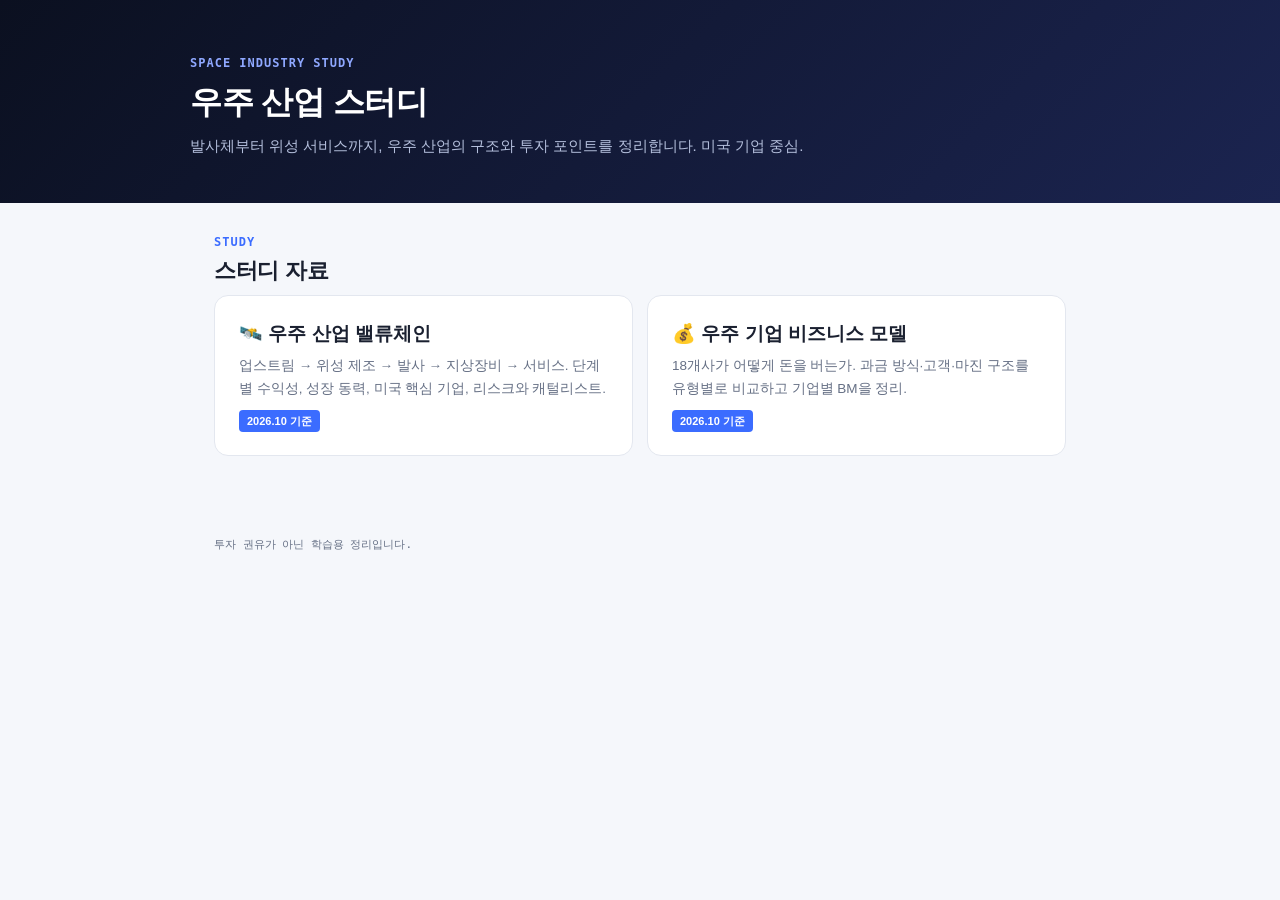
==== index.html @ 4f582da4 "Add business models study Co-Authored-By: Claude Sonnet 5.5 <noreply@anthropic.com>" ====
<!DOCTYPE html>
<html lang="ko"><head><meta charset="UTF-8"><meta name="viewport" content="width=device-width,initial-scale=1">
<title>우주 산업 스터디</title><link rel="stylesheet" href="assets/style.css"></head>
<body>
<div class="hero"><div class="wrap">
<div class="eyebrow">Space Industry Study</div>
<h1>우주 산업 스터디</h1>
<p>발사체부터 위성 서비스까지, 우주 산업의 구조와 투자 포인트를 정리합니다. 미국 기업 중심.</p>
</div></div>
<main>
<h2 style="margin-top:0"><span class="n">STUDY</span>스터디 자료</h2>
<div class="grid">
<a class="main-card" href="study/value-chain.html"><h3>🛰️ 우주 산업 밸류체인</h3><p>업스트림 → 위성 제조 → 발사 → 지상장비 → 서비스. 단계별 수익성, 성장 동력, 미국 핵심 기업, 리스크와 캐털리스트.</p><span class="tag">2026.10 기준</span></a>
<a class="main-card" href="study/business-models.html"><h3>💰 우주 기업 비즈니스 모델</h3><p>18개사가 어떻게 돈을 버는가. 과금 방식·고객·마진 구조를 유형별로 비교하고 기업별 BM을 정리.</p><span class="tag">2026.10 기준</span></a>
</div>
</main>
<footer>투자 권유가 아닌 학습용 정리입니다.</footer>
</body></html>
---- assets/style.css ----
:root{--ink:#0b1020;--paper:#f5f7fb;--card:#fff;--text:#1a2030;--muted:#667085;--line:#e3e7ef;--accent:#3b6cff;--accent2:#7c5cff;--good:#12805c;--bad:#c2410c;
--mono:ui-monospace,"SF Mono",Menlo,Consolas,monospace;--sans:-apple-system,BlinkMacSystemFont,"Apple SD Gothic Neo","Pretendard","Malgun Gothic","Noto Sans KR",sans-serif}
@media(prefers-color-scheme:dark){:root{--paper:#0e1220;--card:#161c2e;--text:#e6e9f2;--muted:#98a2b8;--line:#262e45;--accent:#6b8dff;--good:#3ecf9b;--bad:#ff9d6b}}
*{box-sizing:border-box}html,body{margin:0}
body{background:var(--paper);color:var(--text);font-family:var(--sans);line-height:1.65;-webkit-font-smoothing:antialiased}
.hero{background:linear-gradient(135deg,#0b1020,#1b2450);color:#fff;padding:56px 24px 44px}
.wrap{max-width:900px;margin:0 auto}
.eyebrow{font:700 12px var(--mono);letter-spacing:1px;text-transform:uppercase;color:#8fa8ff;margin-bottom:12px}
.hero h1{font-size:32px;line-height:1.25;margin:0 0 12px;letter-spacing:-.5px}
.hero p{margin:0;color:#b4bfdc;font-size:15px;max-width:640px}
.asof{margin-top:16px;font:12px var(--mono);color:#8b97b8}
main{max-width:900px;margin:0 auto;padding:32px 24px 80px}
h2{font-size:22px;margin:48px 0 6px;letter-spacing:-.3px}
h2 .n{font:700 12px var(--mono);color:var(--accent);display:block;letter-spacing:1px;margin-bottom:4px}
h3{font-size:16px;margin:24px 0 8px}
.lead{color:var(--muted);margin:0 0 16px;font-size:14px}
.card{background:var(--card);border:1px solid var(--line);border-radius:14px;padding:20px 22px;margin:14px 0}
.grid{display:grid;grid-template-columns:repeat(auto-fit,minmax(260px,1fr));gap:14px}
.toc{display:flex;flex-wrap:wrap;gap:8px;margin:0 0 8px}
.toc a{font-size:13px;padding:5px 12px;border:1px solid var(--line);border-radius:999px;color:var(--text);text-decoration:none;background:var(--card)}
.toc a:hover{border-color:var(--accent);color:var(--accent)}
.summary{border-left:4px solid var(--accent);background:var(--card);padding:16px 20px;border-radius:0 12px 12px 0;margin:20px 0;font-size:15px}
.summary b{color:var(--accent)}
.chain{display:flex;flex-direction:column;gap:0}
.stage{background:var(--card);border:1px solid var(--line);border-radius:12px;padding:14px 16px;position:relative}
.stage+.stage{margin-top:22px}
.stage+.stage::before{content:"▼";position:absolute;top:-19px;left:50%;transform:translateX(-50%);color:var(--accent);font-size:12px}
.stage .t{display:flex;align-items:baseline;gap:10px;flex-wrap:wrap}
.stage .t b{font-size:16px}.stage .t span{font-size:12px;color:var(--muted)}
.stage .co{margin-top:8px;display:flex;gap:6px;flex-wrap:wrap}
.chip{font-size:12px;padding:2px 9px;border-radius:999px;background:color-mix(in srgb,var(--accent) 12%,transparent);color:var(--accent);font-weight:600}
.chip.priv{background:color-mix(in srgb,var(--muted) 15%,transparent);color:var(--muted)}
.stage .d{font-size:13.5px;margin-top:8px;color:var(--text)}
.stage.hl{border-color:var(--accent);box-shadow:0 0 0 2px color-mix(in srgb,var(--accent) 15%,transparent)}
table{width:100%;border-collapse:collapse;font-size:13.5px}
.tw{overflow-x:auto;border:1px solid var(--line);border-radius:12px;background:var(--card)}
th,td{padding:9px 12px;text-align:left;border-bottom:1px solid var(--line);vertical-align:top}
th{font:700 11px var(--mono);text-transform:uppercase;letter-spacing:.5px;color:var(--muted);background:color-mix(in srgb,var(--muted) 7%,transparent);white-space:nowrap}
tr:last-child td{border-bottom:0}
.pos{color:var(--good);font-weight:700}.neg{color:var(--bad);font-weight:700}
ul{padding-left:20px;margin:8px 0}li{margin:5px 0;font-size:14.5px}
.pt{display:flex;gap:14px}.pt .num{flex:none;width:30px;height:30px;border-radius:50%;background:var(--accent);color:#fff;font:700 13px var(--mono);display:grid;place-items:center}
.pt h4{margin:0 0 4px;font-size:15.5px}.pt p{margin:0;font-size:13.5px;color:var(--muted)}
.quote{border-left:3px solid var(--line);padding:2px 0 2px 14px;margin:10px 0;font-size:14px}
.quote small{display:block;color:var(--muted);font-size:12px}
.fig{margin:14px 0}.fig svg{width:100%;height:auto;display:block}
.fig figcaption{font-size:12px;color:var(--muted);margin-top:6px}
svg text{font-family:var(--sans)}
.warn{font-size:12.5px;color:var(--muted);border:1px dashed var(--line);border-radius:10px;padding:10px 14px;margin:16px 0}
a{color:var(--accent)}
footer{max-width:900px;margin:0 auto;padding:0 24px 48px;color:var(--muted);font:11px/1.7 var(--mono)}
.back{display:inline-block;margin-bottom:14px;color:#8fa8ff;font-size:13px;text-decoration:none}
.main-card{display:block;text-decoration:none;color:inherit;background:var(--card);border:1px solid var(--line);border-radius:14px;padding:22px 24px;transition:.15s}
.main-card:hover{border-color:var(--accent);transform:translateY(-2px);box-shadow:0 6px 24px rgba(0,0,0,.1)}
.main-card h3{margin:0 0 6px;font-size:19px}.main-card p{margin:0;color:var(--muted);font-size:13.5px}
.tag{display:inline-block;margin-top:10px;font-size:11px;font-weight:700;color:#fff;background:var(--accent);padding:2px 8px;border-radius:4px}
@media(max-width:560px){.hero h1{font-size:25px}h2{font-size:20px}}
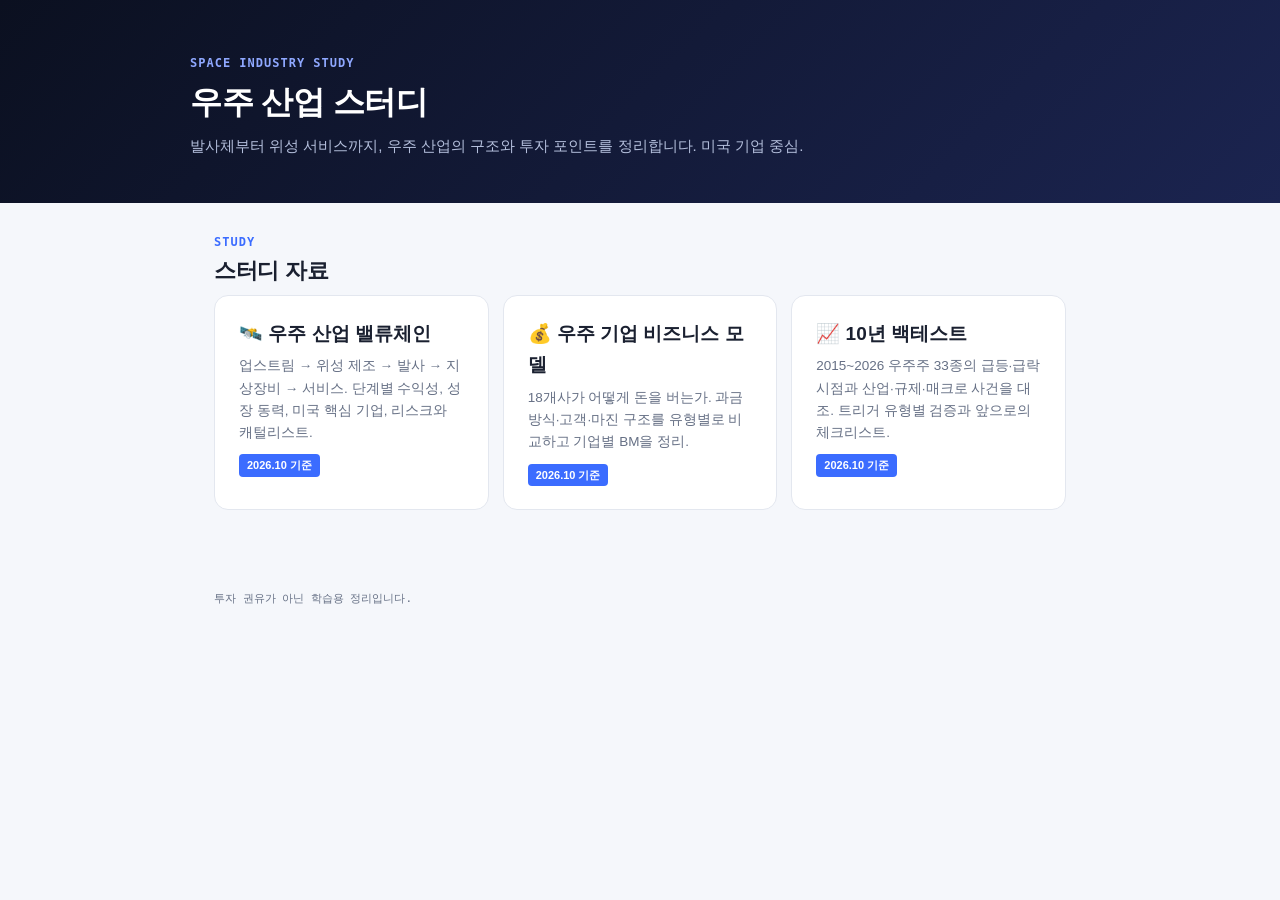
==== commit 15118857: "Add 10-year backtest study Co-Authored-By: Claude Fable 5.1 <noreply@anthropic.com>" ====
--- a/index.html
+++ b/index.html
@@ -12,6 +12,7 @@
 <div class="grid">
 <a class="main-card" href="study/value-chain.html"><h3>🛰️ 우주 산업 밸류체인</h3><p>업스트림 → 위성 제조 → 발사 → 지상장비 → 서비스. 단계별 수익성, 성장 동력, 미국 핵심 기업, 리스크와 캐털리스트.</p><span class="tag">2026.10 기준</span></a>
 <a class="main-card" href="study/business-models.html"><h3>💰 우주 기업 비즈니스 모델</h3><p>18개사가 어떻게 돈을 버는가. 과금 방식·고객·마진 구조를 유형별로 비교하고 기업별 BM을 정리.</p><span class="tag">2026.10 기준</span></a>
+<a class="main-card" href="study/backtest.html"><h3>📈 10년 백테스트</h3><p>2015~2026 우주주 33종의 급등·급락 시점과 산업·규제·매크로 사건을 대조. 트리거 유형별 검증과 앞으로의 체크리스트.</p><span class="tag">2026.10 기준</span></a>
 </div>
 </main>
 <footer>투자 권유가 아닌 학습용 정리입니다.</footer>
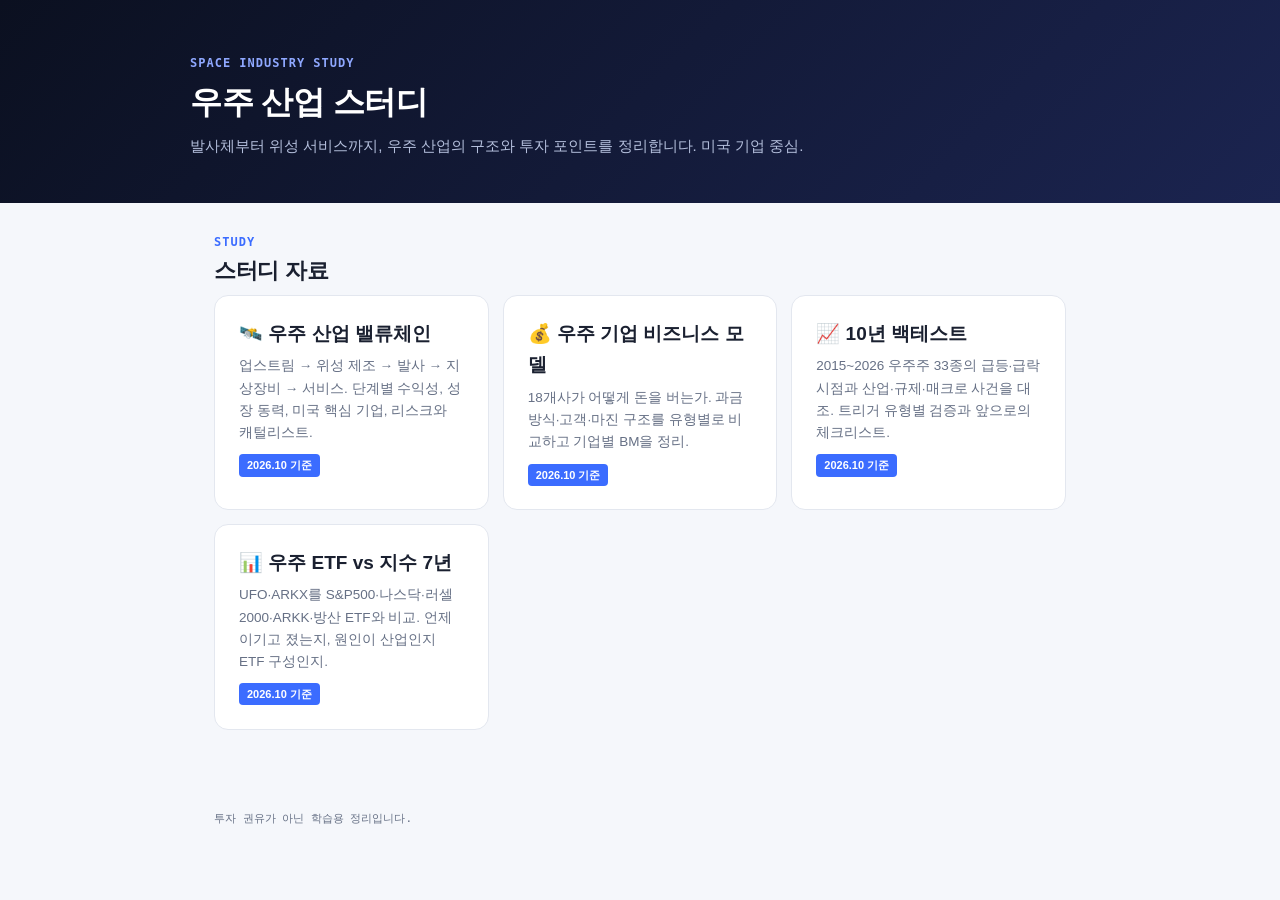
==== commit 60dbddc1: "Add 7-year space ETF vs index study Co-Authored-By: Claude Fable 5.1 <noreply@anthropic.com>" ====
--- a/index.html
+++ b/index.html
@@ -13,6 +13,7 @@
 <a class="main-card" href="study/value-chain.html"><h3>🛰️ 우주 산업 밸류체인</h3><p>업스트림 → 위성 제조 → 발사 → 지상장비 → 서비스. 단계별 수익성, 성장 동력, 미국 핵심 기업, 리스크와 캐털리스트.</p><span class="tag">2026.10 기준</span></a>
 <a class="main-card" href="study/business-models.html"><h3>💰 우주 기업 비즈니스 모델</h3><p>18개사가 어떻게 돈을 버는가. 과금 방식·고객·마진 구조를 유형별로 비교하고 기업별 BM을 정리.</p><span class="tag">2026.10 기준</span></a>
 <a class="main-card" href="study/backtest.html"><h3>📈 10년 백테스트</h3><p>2015~2026 우주주 33종의 급등·급락 시점과 산업·규제·매크로 사건을 대조. 트리거 유형별 검증과 앞으로의 체크리스트.</p><span class="tag">2026.10 기준</span></a>
+<a class="main-card" href="study/etf-vs-index.html"><h3>📊 우주 ETF vs 지수 7년</h3><p>UFO·ARKX를 S&P500·나스닥·러셀2000·ARKK·방산 ETF와 비교. 언제 이기고 졌는지, 원인이 산업인지 ETF 구성인지.</p><span class="tag">2026.10 기준</span></a>
 </div>
 </main>
 <footer>투자 권유가 아닌 학습용 정리입니다.</footer>
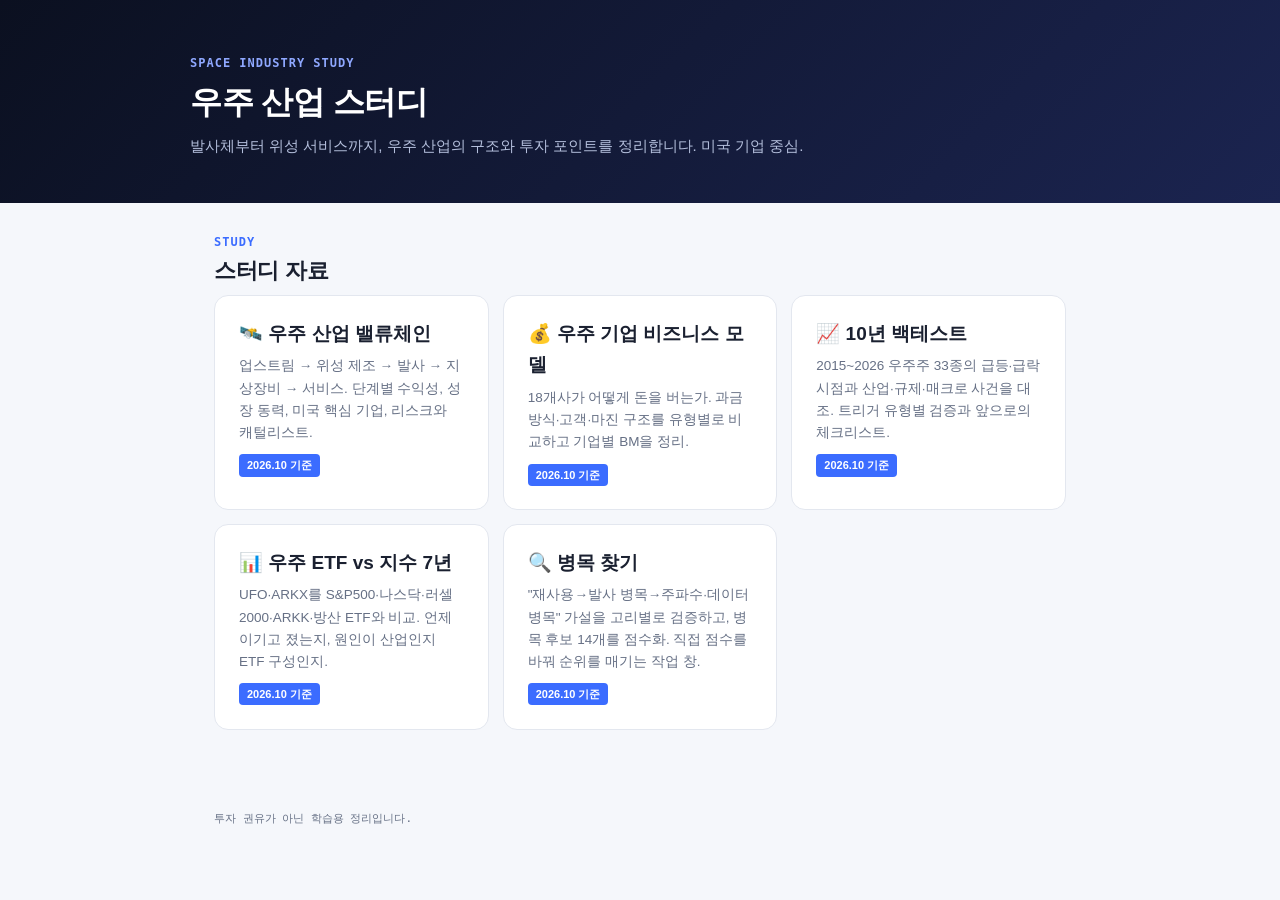
==== commit d826a36c: "Add bottleneck finder study with interactive scoring Co-Authored-By: Claude Fable 5.1 <noreply@anthr" ====
--- a/index.html
+++ b/index.html
@@ -14,6 +14,7 @@
 <a class="main-card" href="study/business-models.html"><h3>💰 우주 기업 비즈니스 모델</h3><p>18개사가 어떻게 돈을 버는가. 과금 방식·고객·마진 구조를 유형별로 비교하고 기업별 BM을 정리.</p><span class="tag">2026.10 기준</span></a>
 <a class="main-card" href="study/backtest.html"><h3>📈 10년 백테스트</h3><p>2015~2026 우주주 33종의 급등·급락 시점과 산업·규제·매크로 사건을 대조. 트리거 유형별 검증과 앞으로의 체크리스트.</p><span class="tag">2026.10 기준</span></a>
 <a class="main-card" href="study/etf-vs-index.html"><h3>📊 우주 ETF vs 지수 7년</h3><p>UFO·ARKX를 S&P500·나스닥·러셀2000·ARKK·방산 ETF와 비교. 언제 이기고 졌는지, 원인이 산업인지 ETF 구성인지.</p><span class="tag">2026.10 기준</span></a>
+<a class="main-card" href="study/bottleneck.html"><h3>🔍 병목 찾기</h3><p>"재사용→발사 병목→주파수·데이터 병목" 가설을 고리별로 검증하고, 병목 후보 14개를 점수화. 직접 점수를 바꿔 순위를 매기는 작업 창.</p><span class="tag">2026.10 기준</span></a>
 </div>
 </main>
 <footer>투자 권유가 아닌 학습용 정리입니다.</footer>
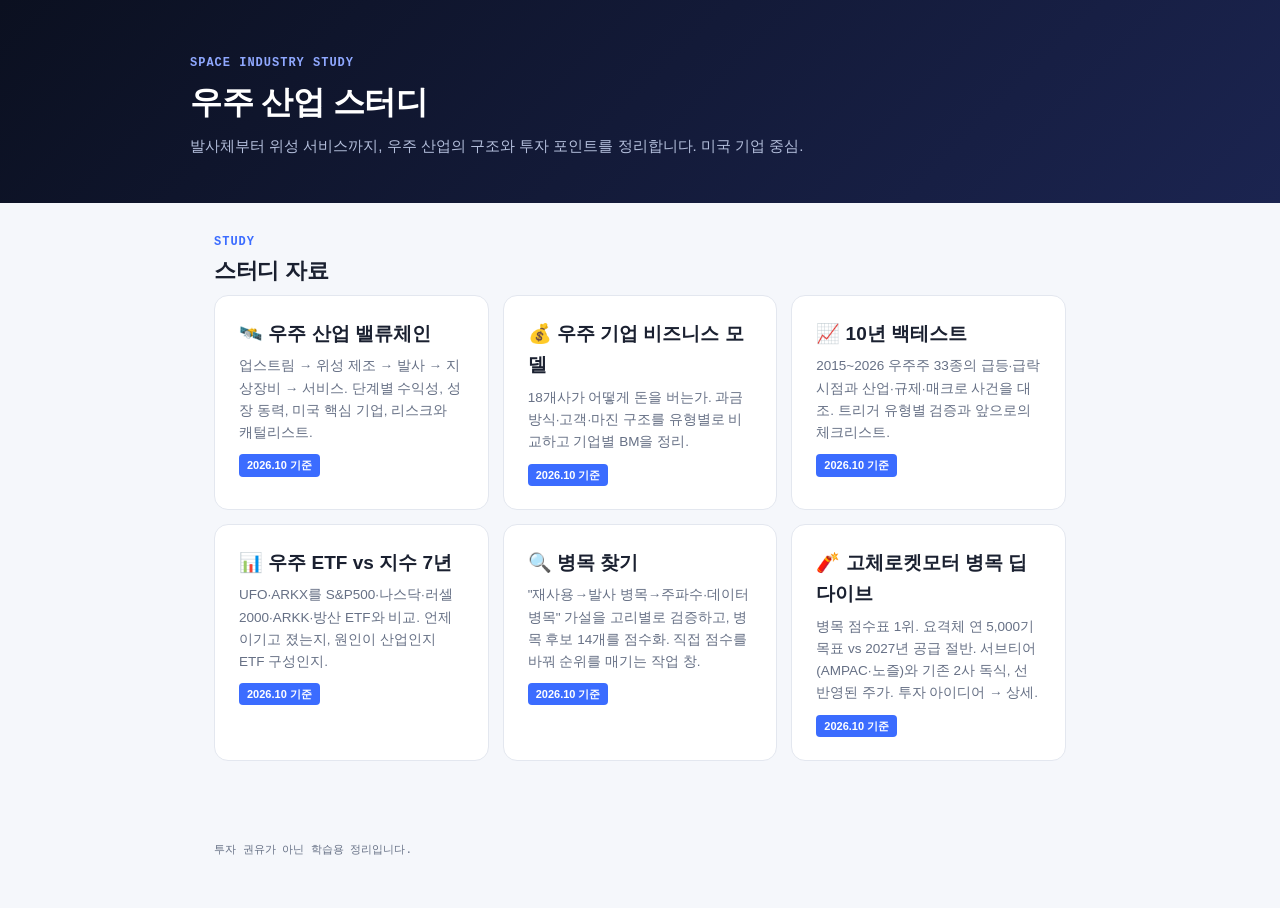
==== commit 174669f9: "Add SRM bottleneck deep dive study Co-Authored-By: Claude Fable 5.1 <noreply@anthropic.com>" ====
--- a/index.html
+++ b/index.html
@@ -15,6 +15,7 @@
 <a class="main-card" href="study/backtest.html"><h3>📈 10년 백테스트</h3><p>2015~2026 우주주 33종의 급등·급락 시점과 산업·규제·매크로 사건을 대조. 트리거 유형별 검증과 앞으로의 체크리스트.</p><span class="tag">2026.10 기준</span></a>
 <a class="main-card" href="study/etf-vs-index.html"><h3>📊 우주 ETF vs 지수 7년</h3><p>UFO·ARKX를 S&P500·나스닥·러셀2000·ARKK·방산 ETF와 비교. 언제 이기고 졌는지, 원인이 산업인지 ETF 구성인지.</p><span class="tag">2026.10 기준</span></a>
 <a class="main-card" href="study/bottleneck.html"><h3>🔍 병목 찾기</h3><p>"재사용→발사 병목→주파수·데이터 병목" 가설을 고리별로 검증하고, 병목 후보 14개를 점수화. 직접 점수를 바꿔 순위를 매기는 작업 창.</p><span class="tag">2026.10 기준</span></a>
+<a class="main-card" href="study/srm.html"><h3>🧨 고체로켓모터 병목 딥다이브</h3><p>병목 점수표 1위. 요격체 연 5,000기 목표 vs 2027년 공급 절반. 서브티어(AMPAC·노즐)와 기존 2사 독식, 선반영된 주가. 투자 아이디어 → 상세.</p><span class="tag">2026.10 기준</span></a>
 </div>
 </main>
 <footer>투자 권유가 아닌 학습용 정리입니다.</footer>
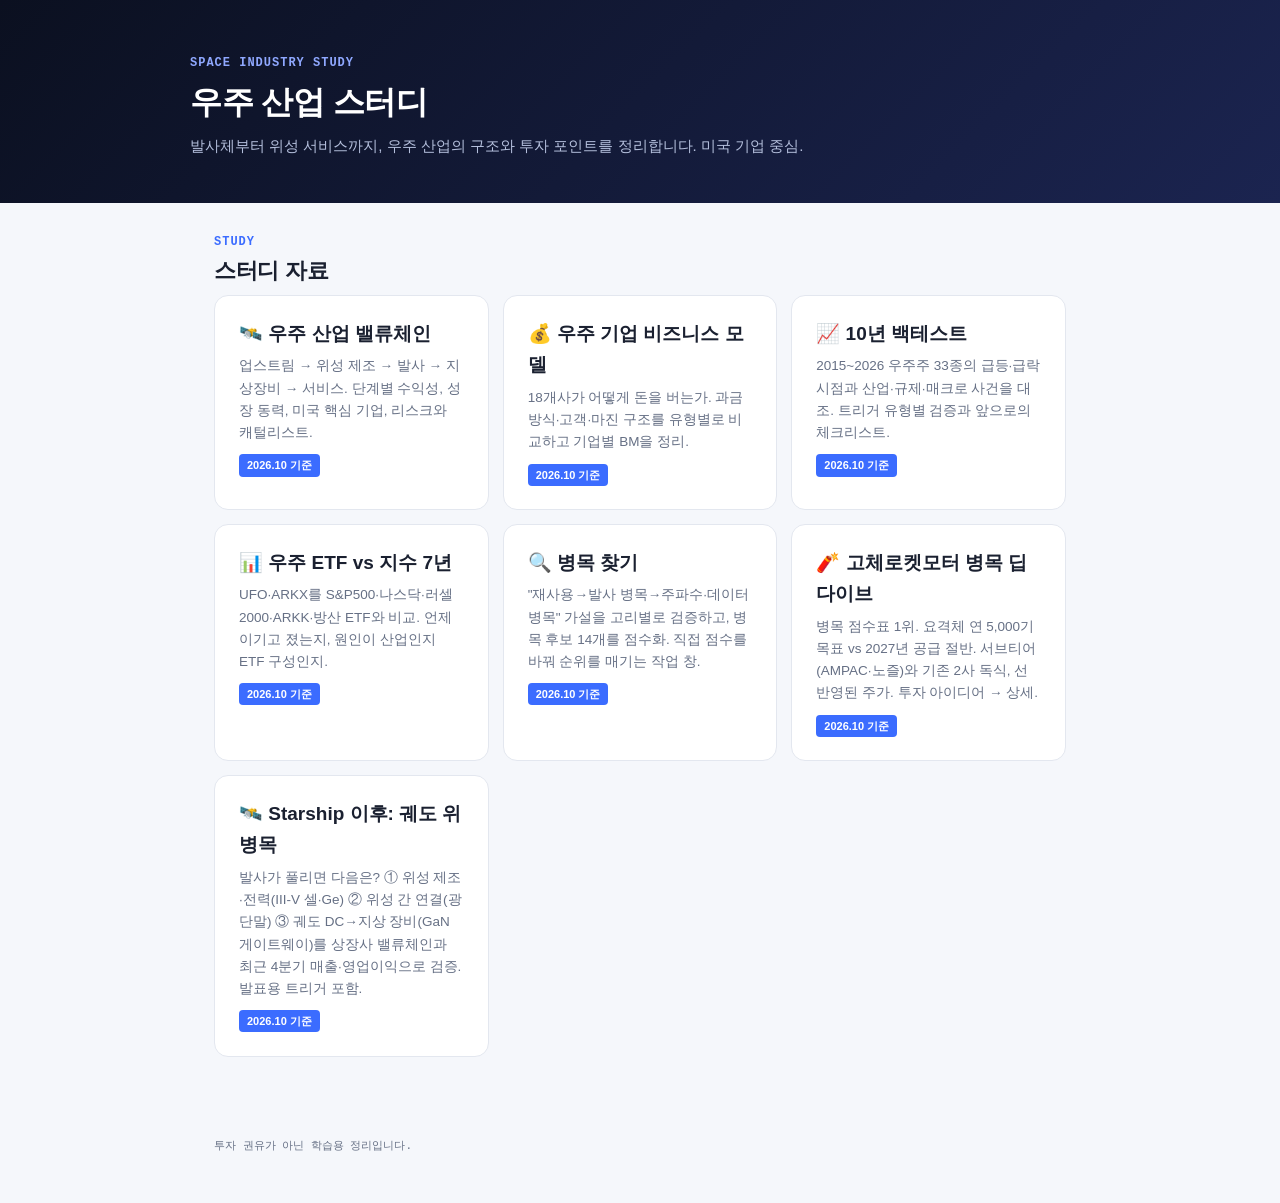
==== commit 38574779: "Study 07: Starship 이후 궤도 위 병목(위성 제조·전력, ISL, 지상 장비) 페이지 추가 Co-Authored-By: Claude Fable 5.1 <noreply" ====
--- a/index.html
+++ b/index.html
@@ -16,6 +16,7 @@
 <a class="main-card" href="study/etf-vs-index.html"><h3>📊 우주 ETF vs 지수 7년</h3><p>UFO·ARKX를 S&P500·나스닥·러셀2000·ARKK·방산 ETF와 비교. 언제 이기고 졌는지, 원인이 산업인지 ETF 구성인지.</p><span class="tag">2026.10 기준</span></a>
 <a class="main-card" href="study/bottleneck.html"><h3>🔍 병목 찾기</h3><p>"재사용→발사 병목→주파수·데이터 병목" 가설을 고리별로 검증하고, 병목 후보 14개를 점수화. 직접 점수를 바꿔 순위를 매기는 작업 창.</p><span class="tag">2026.10 기준</span></a>
 <a class="main-card" href="study/srm.html"><h3>🧨 고체로켓모터 병목 딥다이브</h3><p>병목 점수표 1위. 요격체 연 5,000기 목표 vs 2027년 공급 절반. 서브티어(AMPAC·노즐)와 기존 2사 독식, 선반영된 주가. 투자 아이디어 → 상세.</p><span class="tag">2026.10 기준</span></a>
+<a class="main-card" href="study/next-bottleneck.html"><h3>🛰️ Starship 이후: 궤도 위 병목</h3><p>발사가 풀리면 다음은? ① 위성 제조·전력(III-V 셀·Ge) ② 위성 간 연결(광 단말) ③ 궤도 DC→지상 장비(GaN 게이트웨이)를 상장사 밸류체인과 최근 4분기 매출·영업이익으로 검증. 발표용 트리거 포함.</p><span class="tag">2026.10 기준</span></a>
 </div>
 </main>
 <footer>투자 권유가 아닌 학습용 정리입니다.</footer>
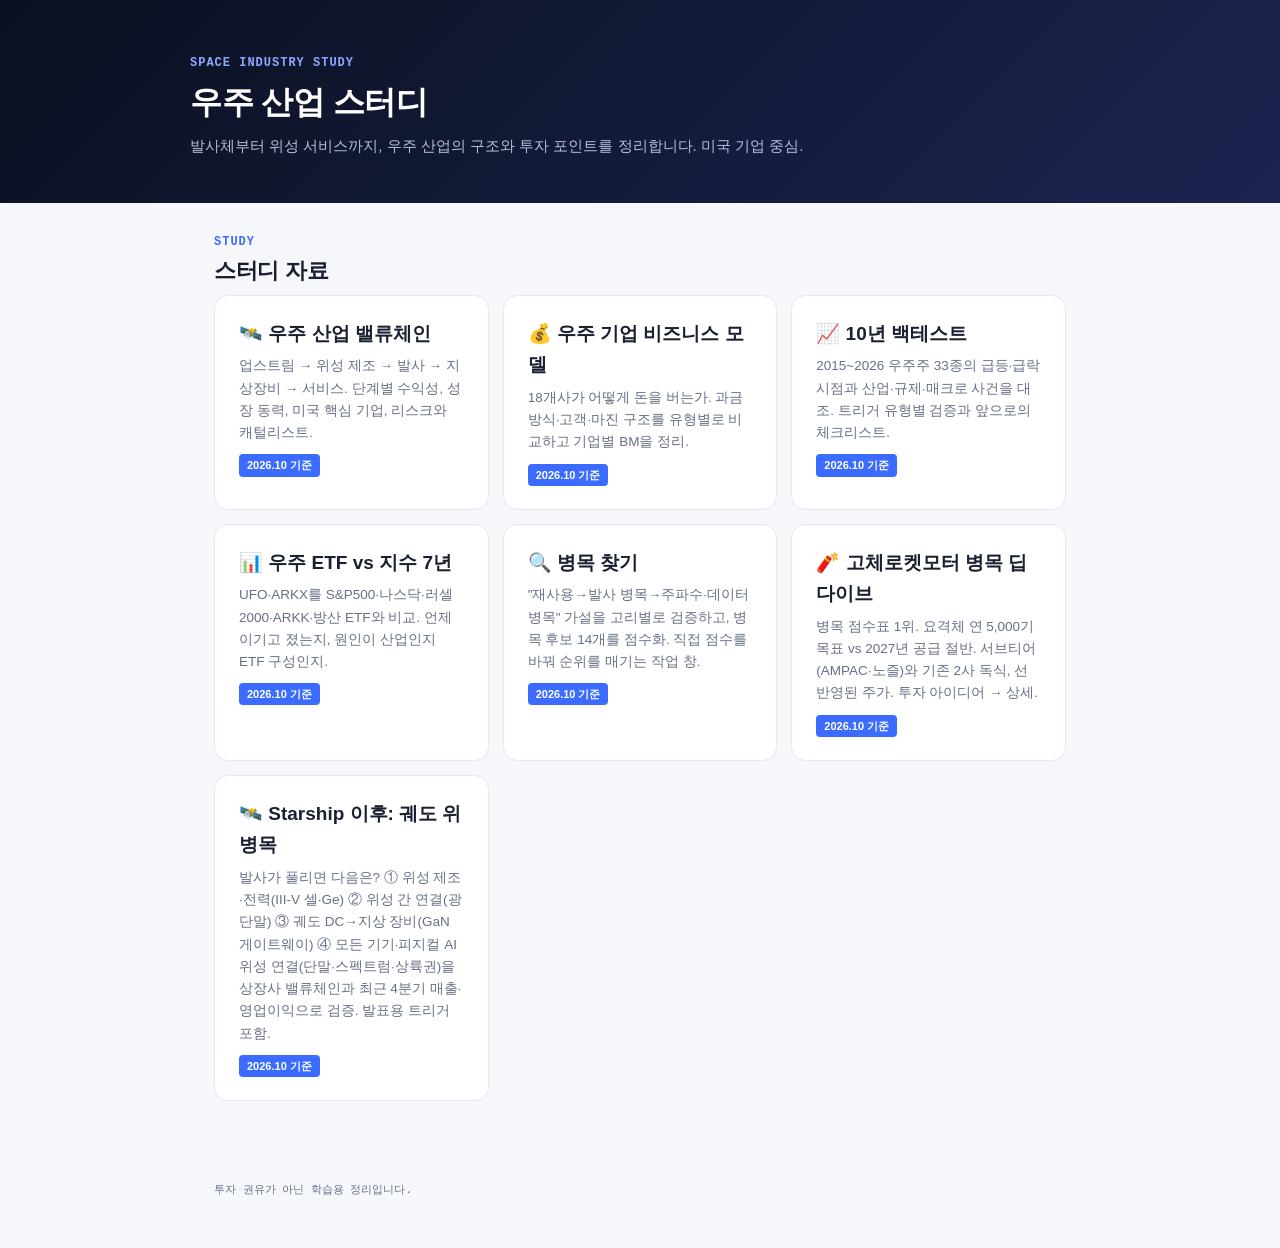
==== commit b77b0d8c: "Study 07: ④ 위성-기기·피지컬 AI 연결 병목 섹션 추가 Co-Authored-By: Claude Fable 5.1 <noreply@anthropic.com>" ====
--- a/index.html
+++ b/index.html
@@ -16,7 +16,7 @@
 <a class="main-card" href="study/etf-vs-index.html"><h3>📊 우주 ETF vs 지수 7년</h3><p>UFO·ARKX를 S&P500·나스닥·러셀2000·ARKK·방산 ETF와 비교. 언제 이기고 졌는지, 원인이 산업인지 ETF 구성인지.</p><span class="tag">2026.10 기준</span></a>
 <a class="main-card" href="study/bottleneck.html"><h3>🔍 병목 찾기</h3><p>"재사용→발사 병목→주파수·데이터 병목" 가설을 고리별로 검증하고, 병목 후보 14개를 점수화. 직접 점수를 바꿔 순위를 매기는 작업 창.</p><span class="tag">2026.10 기준</span></a>
 <a class="main-card" href="study/srm.html"><h3>🧨 고체로켓모터 병목 딥다이브</h3><p>병목 점수표 1위. 요격체 연 5,000기 목표 vs 2027년 공급 절반. 서브티어(AMPAC·노즐)와 기존 2사 독식, 선반영된 주가. 투자 아이디어 → 상세.</p><span class="tag">2026.10 기준</span></a>
-<a class="main-card" href="study/next-bottleneck.html"><h3>🛰️ Starship 이후: 궤도 위 병목</h3><p>발사가 풀리면 다음은? ① 위성 제조·전력(III-V 셀·Ge) ② 위성 간 연결(광 단말) ③ 궤도 DC→지상 장비(GaN 게이트웨이)를 상장사 밸류체인과 최근 4분기 매출·영업이익으로 검증. 발표용 트리거 포함.</p><span class="tag">2026.10 기준</span></a>
+<a class="main-card" href="study/next-bottleneck.html"><h3>🛰️ Starship 이후: 궤도 위 병목</h3><p>발사가 풀리면 다음은? ① 위성 제조·전력(III-V 셀·Ge) ② 위성 간 연결(광 단말) ③ 궤도 DC→지상 장비(GaN 게이트웨이) ④ 모든 기기·피지컬 AI 위성 연결(단말·스펙트럼·상륙권)을 상장사 밸류체인과 최근 4분기 매출·영업이익으로 검증. 발표용 트리거 포함.</p><span class="tag">2026.10 기준</span></a>
 </div>
 </main>
 <footer>투자 권유가 아닌 학습용 정리입니다.</footer>
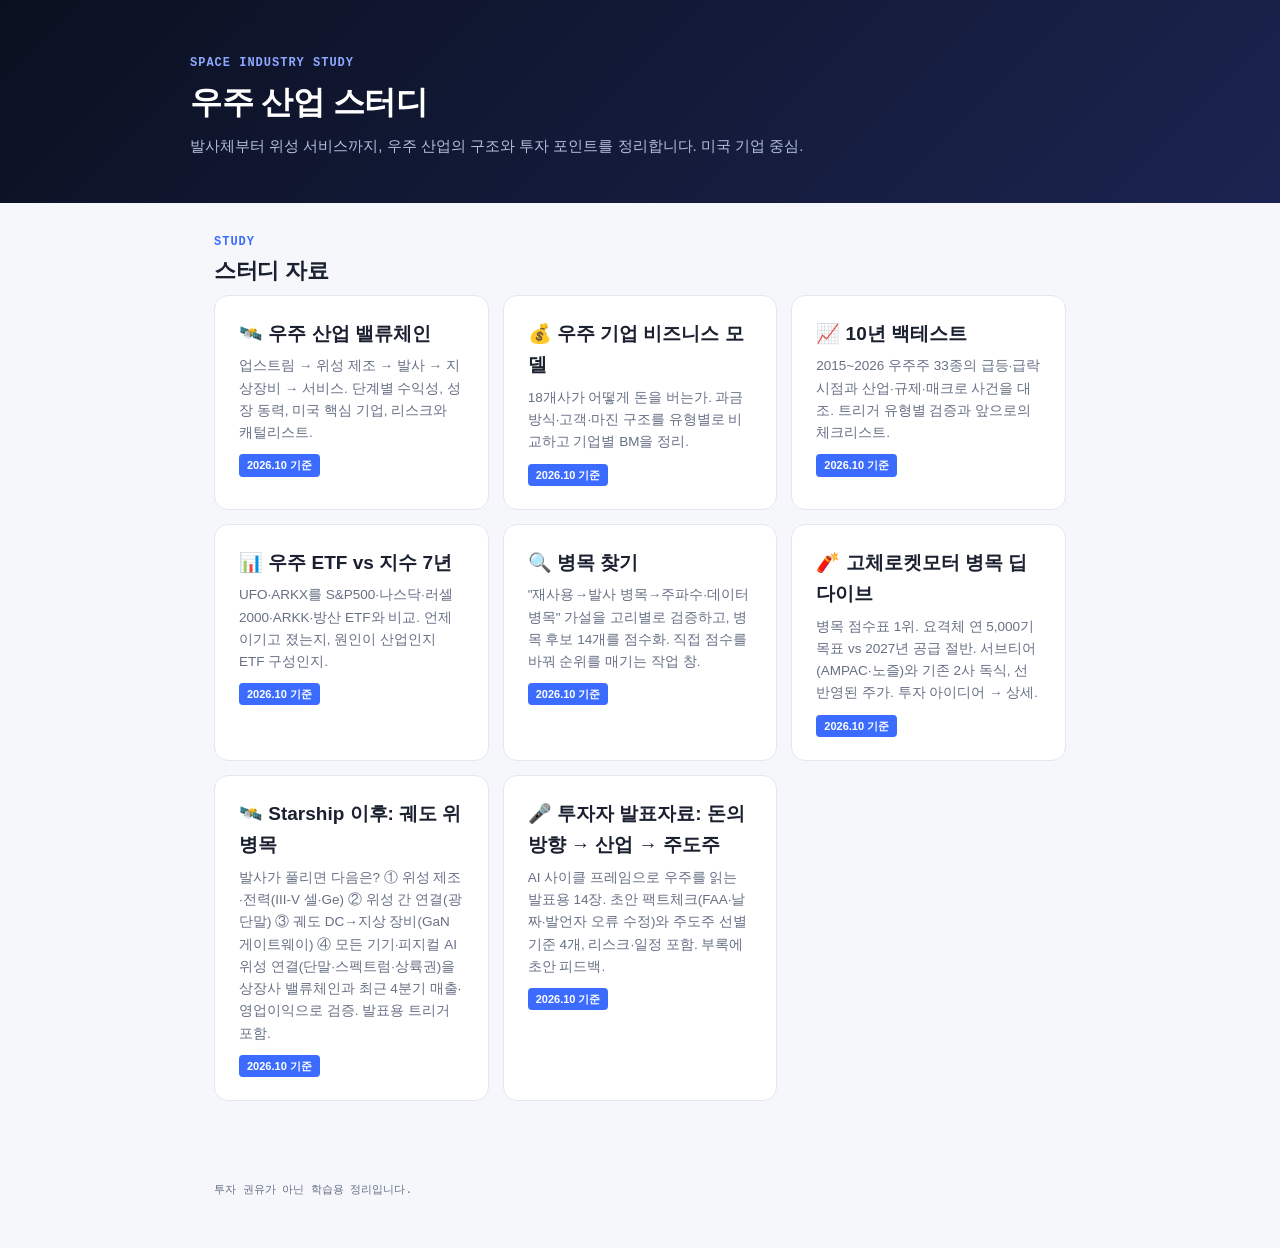
==== commit 88453c4b: "Study 08: 투자자 발표자료(돈의 방향→산업→주도주) + 초안 팩트체크 부록 Co-Authored-By: Claude Fable 5.1 <noreply@anthropic.co" ====
--- a/index.html
+++ b/index.html
@@ -17,6 +17,7 @@
 <a class="main-card" href="study/bottleneck.html"><h3>🔍 병목 찾기</h3><p>"재사용→발사 병목→주파수·데이터 병목" 가설을 고리별로 검증하고, 병목 후보 14개를 점수화. 직접 점수를 바꿔 순위를 매기는 작업 창.</p><span class="tag">2026.10 기준</span></a>
 <a class="main-card" href="study/srm.html"><h3>🧨 고체로켓모터 병목 딥다이브</h3><p>병목 점수표 1위. 요격체 연 5,000기 목표 vs 2027년 공급 절반. 서브티어(AMPAC·노즐)와 기존 2사 독식, 선반영된 주가. 투자 아이디어 → 상세.</p><span class="tag">2026.10 기준</span></a>
 <a class="main-card" href="study/next-bottleneck.html"><h3>🛰️ Starship 이후: 궤도 위 병목</h3><p>발사가 풀리면 다음은? ① 위성 제조·전력(III-V 셀·Ge) ② 위성 간 연결(광 단말) ③ 궤도 DC→지상 장비(GaN 게이트웨이) ④ 모든 기기·피지컬 AI 위성 연결(단말·스펙트럼·상륙권)을 상장사 밸류체인과 최근 4분기 매출·영업이익으로 검증. 발표용 트리거 포함.</p><span class="tag">2026.10 기준</span></a>
+<a class="main-card" href="study/pitch.html"><h3>🎤 투자자 발표자료: 돈의 방향 → 산업 → 주도주</h3><p>AI 사이클 프레임으로 우주를 읽는 발표용 14장. 초안 팩트체크(FAA·날짜·발언자 오류 수정)와 주도주 선별 기준 4개, 리스크·일정 포함. 부록에 초안 피드백.</p><span class="tag">2026.10 기준</span></a>
 </div>
 </main>
 <footer>투자 권유가 아닌 학습용 정리입니다.</footer>
